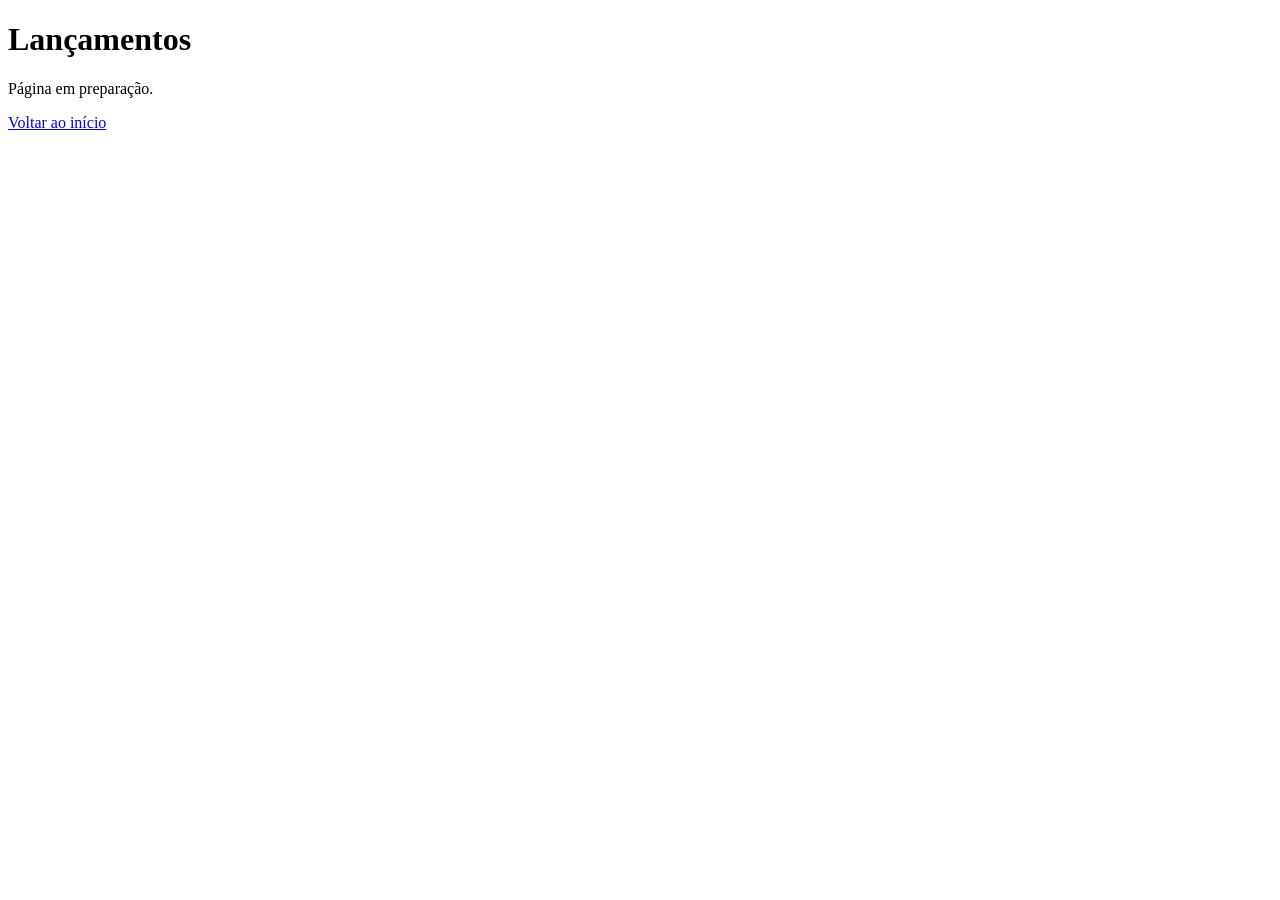
==== lancamentos.html @ 6e117357 "test: verificar criação de arquivo para página de lançamentos" ====
<!doctype html><html lang="pt-BR"><head><meta charset="utf-8"><title>Lançamentos | LUC Imóveis</title></head><body><h1>Lançamentos</h1><p>Página em preparação.</p><a href="index.html">Voltar ao início</a></body></html>
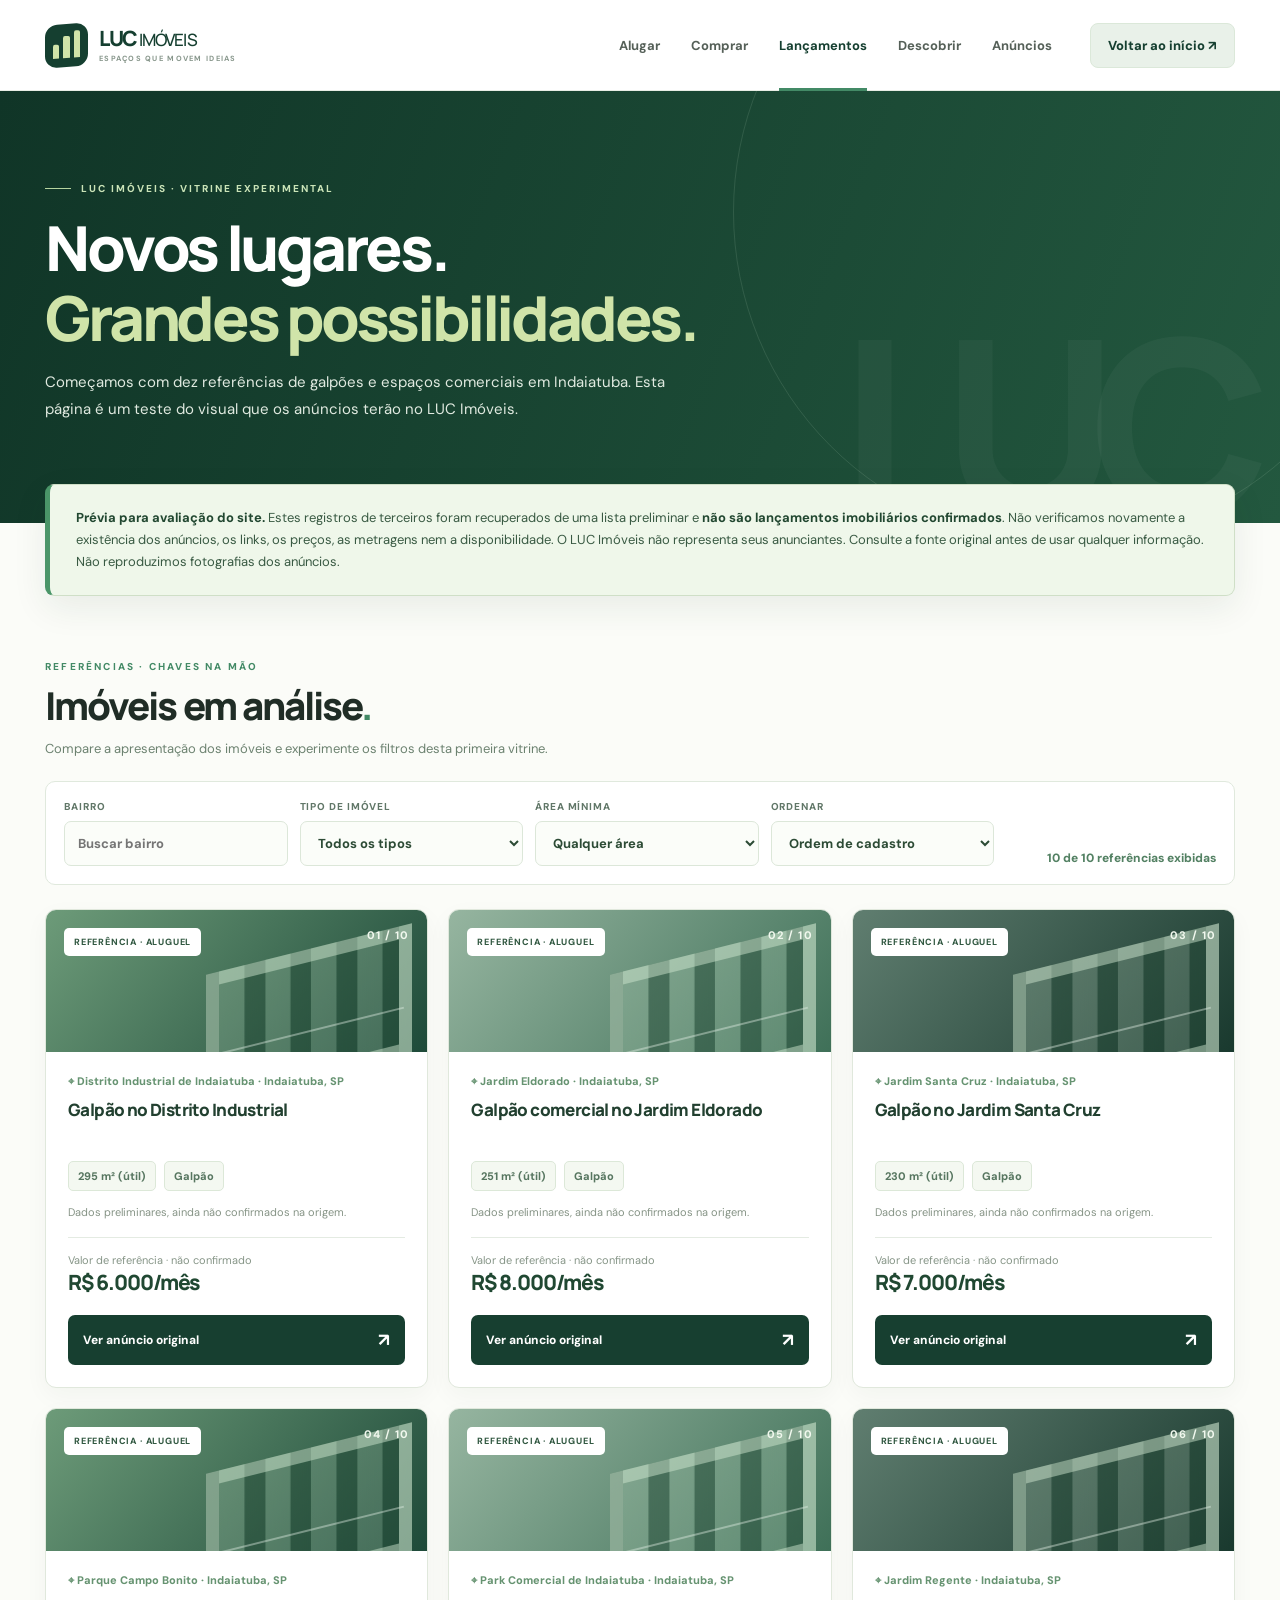
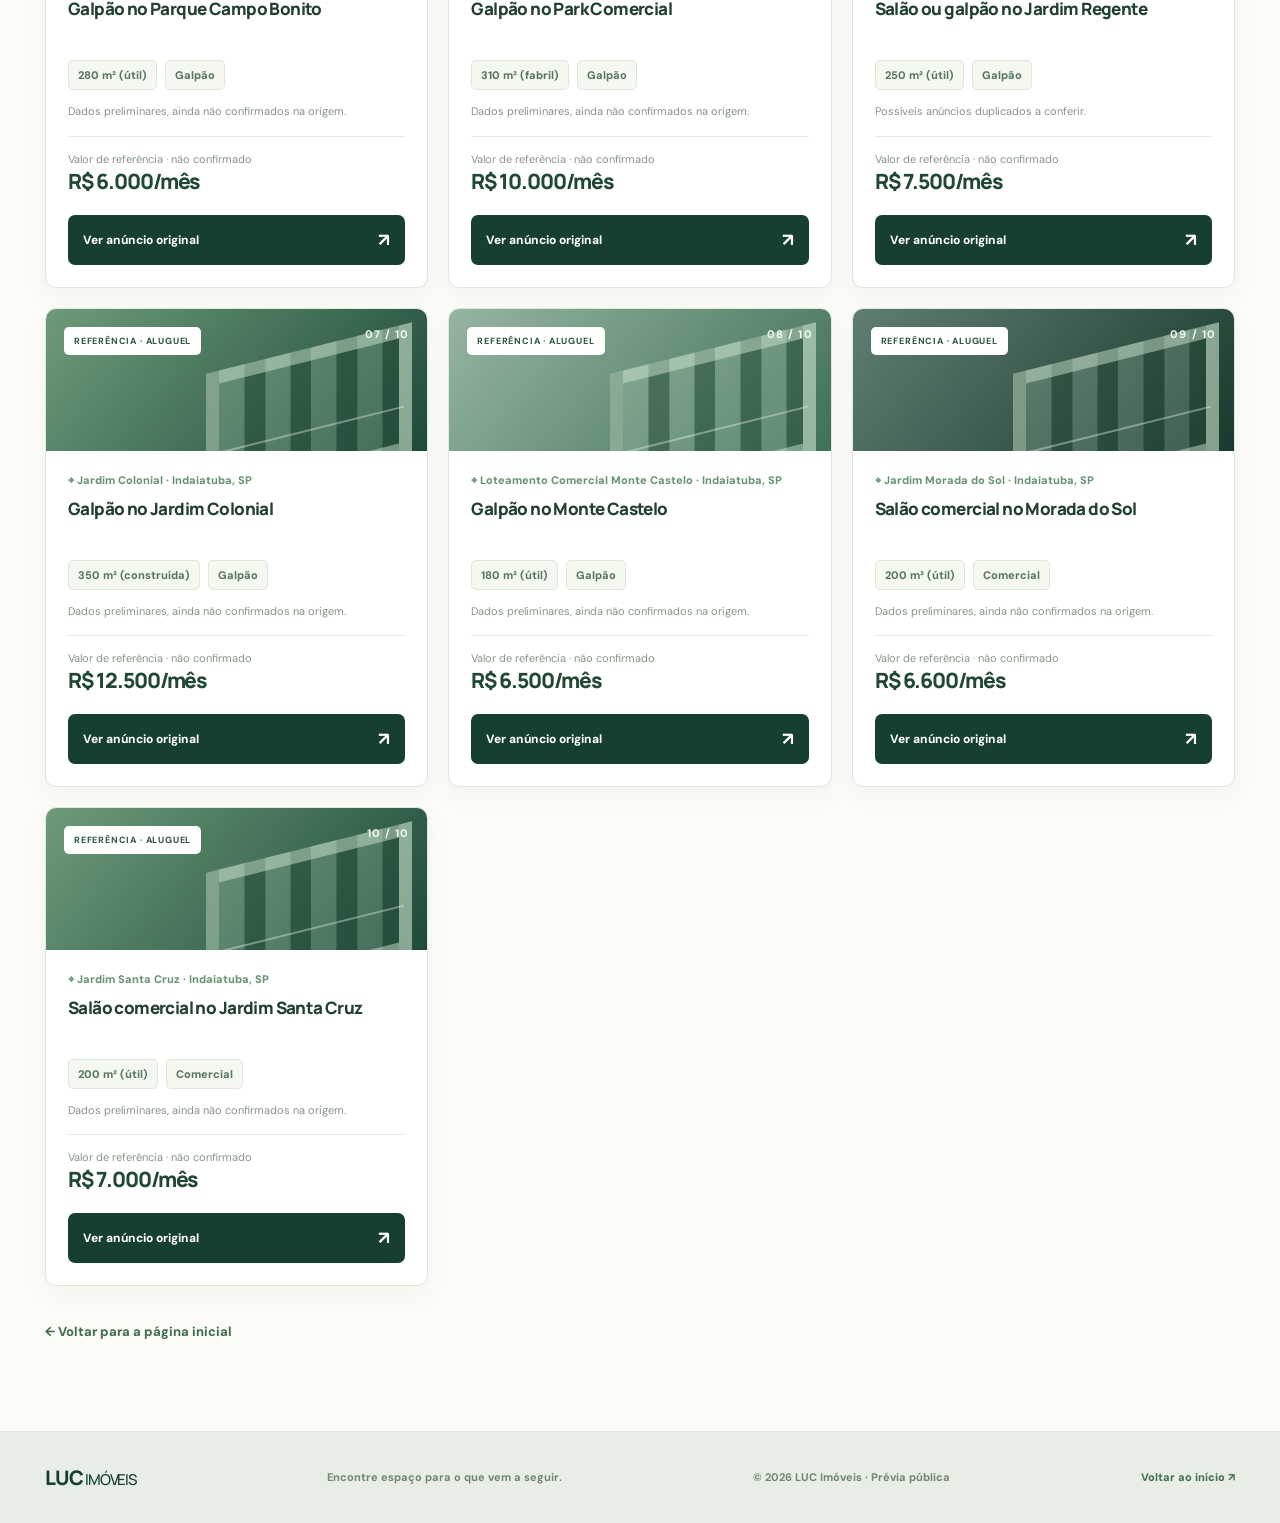
==== commit 4fb47043: "feat: publicar vitrine de lançamentos com filtros e avisos de validação" ====
--- a/lancamentos.html
+++ b/lancamentos.html
@@ -1 +1,75 @@
-<!doctype html><html lang="pt-BR"><head><meta charset="utf-8"><title>Lançamentos | LUC Imóveis</title></head><body><h1>Lançamentos</h1><p>Página em preparação.</p><a href="index.html">Voltar ao início</a></body></html>+<!doctype html>
+<html lang="pt-BR">
+<head>
+  <meta charset="utf-8">
+  <meta name="viewport" content="width=device-width, initial-scale=1">
+  <meta name="theme-color" content="#153f30">
+  <meta name="description" content="Vitrine experimental do LUC Imóveis: dez referências de imóveis em Indaiatuba para avaliar o visual do site.">
+  <title>Lançamentos | LUC Imóveis</title>
+  <link rel="stylesheet" href="styles.css">
+  <link rel="stylesheet" href="lancamentos.css">
+  <script src="lancamentos.js" defer></script>
+</head>
+<body>
+  <a class="skip-link" href="#catalog-main">Ir para os imóveis</a>
+  <header class="site-header">
+    <div class="header-inner container">
+      <a href="index.html" class="brand" aria-label="LUC Imóveis, início">
+        <span class="brand-mark" aria-hidden="true"><span></span><span></span><span></span></span>
+        <span class="brand-name">LUC <span>IMÓVEIS</span><small>ESPAÇOS QUE MOVEM IDEIAS</small></span>
+      </a>
+      <nav class="main-nav" id="main-menu" aria-label="Navegação principal">
+        <a class="nav-link" href="index.html#buscar">Alugar</a>
+        <a class="nav-link" href="index.html#buscar">Comprar</a>
+        <a class="nav-link active" href="lancamentos.html" aria-current="page">Lançamentos</a>
+        <a class="nav-link" href="index.html#descobrir">Descobrir</a>
+        <a class="nav-link" href="#catalog-main">Anúncios</a>
+      </nav>
+      <a href="index.html" class="login-button">Voltar ao início ↗</a>
+      <button id="catalog-mobile-button" class="catalog-mobile-toggle" type="button" aria-label="Abrir menu" aria-expanded="false" aria-controls="main-menu"><span></span><span></span><span></span></button>
+    </div>
+  </header>
+  <main id="catalog-main">
+    <section class="catalog-hero" aria-labelledby="catalog-title">
+      <div class="container">
+        <span class="catalog-kicker">LUC IMÓVEIS · VITRINE EXPERIMENTAL</span>
+        <h1 id="catalog-title">Novos lugares.<br><em>Grandes possibilidades.</em></h1>
+        <p>Começamos com dez referências de galpões e espaços comerciais em Indaiatuba. Esta página é um teste do visual que os anúncios terão no LUC Imóveis.</p>
+      </div>
+    </section>
+    <section class="catalog-main container" aria-labelledby="catalog-list-title">
+      <div class="catalog-notice" role="note">
+        <strong>Prévia para avaliação do site.</strong> Estes registros de terceiros foram recuperados de uma lista preliminar e <strong>não são lançamentos imobiliários confirmados</strong>. Não verificamos novamente a existência dos anúncios, os links, os preços, as metragens nem a disponibilidade. O LUC Imóveis não representa seus anunciantes. Consulte a fonte original antes de usar qualquer informação. Não reproduzimos fotografias dos anúncios.
+      </div>
+      <div class="catalog-heading">
+        <div><span class="section-kicker">REFERÊNCIAS · CHAVES NA MÃO</span><h2 id="catalog-list-title">Imóveis em análise<span class="green-period">.</span></h2><p>Compare a apresentação dos imóveis e experimente os filtros desta primeira vitrine.</p></div>
+      </div>
+      <div class="catalog-controls" aria-label="Filtros da vitrine">
+        <label class="catalog-control" for="catalog-bairro">BAIRRO
+          <input type="search" id="catalog-bairro" placeholder="Buscar bairro" autocomplete="off">
+        </label>
+        <label class="catalog-control" for="catalog-type">TIPO DE IMÓVEL
+          <select id="catalog-type"><option value="todos">Todos os tipos</option><option value="galpao">Galpões</option><option value="comercial">Salões comerciais</option></select>
+        </label>
+        <label class="catalog-control" for="catalog-area">ÁREA MÍNIMA
+          <select id="catalog-area"><option value="0">Qualquer área</option><option value="100">100 m²</option><option value="200">200 m²</option><option value="300">300 m²</option><option value="500">500 m²</option><option value="1000">1.000 m²</option><option value="1500">1.500 m²</option><option value="2000">2.000 m²</option></select>
+        </label>
+        <label class="catalog-control" for="catalog-sort">ORDENAR
+          <select id="catalog-sort"><option value="original">Ordem de cadastro</option><option value="menor-preco">Menor preço informado</option><option value="maior-area">Maior área informada</option></select>
+        </label>
+        <output id="catalog-count" class="catalog-count" aria-live="polite">Carregando referências…</output>
+      </div>
+      <div class="catalog-grid" id="catalog-cards" aria-label="Dez referências de imóveis"></div>
+      <div id="catalog-empty" class="catalog-empty" hidden>Nenhuma referência corresponde a esses filtros. Experimente alterar o bairro, o tipo ou a área mínima.</div>
+      <noscript><div class="catalog-empty">Ative o JavaScript para visualizar as fichas demonstrativas.</div></noscript>
+      <a class="catalog-back" href="index.html">← Voltar para a página inicial</a>
+    </section>
+  </main>
+  <footer class="site-footer"><div class="container footer-inner">
+    <a href="index.html" class="footer-logo">LUC <span>IMÓVEIS</span></a>
+    <span>Encontre espaço para o que vem a seguir.</span>
+    <span>© <span id="catalog-year">2026</span> LUC Imóveis · Prévia pública</span>
+    <a class="footer-admin" href="index.html">Voltar ao início ↗</a>
+  </div></footer>
+</body>
+</html>
--- a/styles.css
+++ b/styles.css
@@ -0,0 +1,11 @@
+@import url('https://fonts.googleapis.com/css2?family=DM+Sans:wght@400;500;600;700&family=Manrope:wght@400;500;600;700;800&display=swap');
+:root{--forest:#153f30;--forest-dark:#0e3026;--forest-deep:#102b22;--green:#438a66;--lime:#d0e4a9;--mint:#ecf2e9;--ink:#202d26;--muted:#66746a;--border:#e2e8df;--paper:#fbfcf8;--white:#fff;--shadow:0 22px 66px rgba(19,43,31,.1)}
+*{box-sizing:border-box}html{scroll-behavior:smooth;scroll-padding-top:96px}body{margin:0;color:var(--ink);background:var(--paper);font-family:'DM Sans',Arial,sans-serif;-webkit-font-smoothing:antialiased}button,input,select{font:inherit}button,a{-webkit-tap-highlight-color:transparent}a{color:inherit;text-decoration:none}button{cursor:pointer}button:focus-visible,a:focus-visible,input:focus-visible,select:focus-visible{outline:3px solid #78b68d;outline-offset:4px}.container{width:min(1190px,calc(100% - 64px));margin-inline:auto}.skip-link{position:absolute;z-index:50;top:-80px;left:15px;background:#fff;padding:12px}.skip-link:focus{top:12px}.site-header{height:91px;background:#fff;border-bottom:1px solid #e8ede5;position:relative;z-index:20}.header-inner{display:flex;align-items:center;gap:38px;height:100%}.brand{display:inline-flex;align-items:center;gap:11px;flex-shrink:0}.brand-mark{height:43px;width:43px;display:flex;align-items:flex-end;gap:4px;padding:9px 8px;border-radius:12px;background:var(--forest);transform:skewY(-4deg)}.brand-mark span{display:block;width:7px;border-radius:2px 2px 0 0;background:var(--lime)}.brand-mark span:nth-child(1){height:14px}.brand-mark span:nth-child(2){height:22px}.brand-mark span:nth-child(3){height:27px}.brand-name{font-family:Manrope,Arial,sans-serif;font-size:21px;line-height:1;font-weight:800;letter-spacing:-.07em;white-space:nowrap;color:var(--forest)}.brand-name>span{font-weight:500;font-size:17px;letter-spacing:-.055em}.brand-name small{display:block;font-family:'DM Sans',Arial,sans-serif;font-size:7.5px;font-weight:700;letter-spacing:.17em;color:#87968b;margin-top:6px}.main-nav{display:flex;align-items:center;gap:31px;margin-left:auto;height:100%}.nav-link{font-size:13px;font-weight:700;color:#556058;transition:color .2s;position:relative;display:inline-flex;align-items:center;height:100%;white-space:nowrap}.nav-link:hover,.nav-link.active{color:var(--forest)}.nav-link.active:after{content:'';height:3px;width:100%;position:absolute;bottom:-1px;left:0;background:var(--green)}.header-actions{display:flex;align-items:center;gap:21px;padding-left:6px}.text-action{background:none;border:0;color:#425248;font-size:13px;font-weight:700;white-space:nowrap}.login-button{background:#e9f1e9;color:var(--forest);border:1px solid #dbe8d9;border-radius:8px;padding:13px 17px;font-weight:800;font-size:13px;white-space:nowrap;transition:background .2s}.login-button:hover{background:#dcebd9}.login-icon{display:inline-block;font-size:16px;transform:rotate(45deg);margin-right:5px}.mobile-menu-button{display:none}
+.hero{position:relative;overflow:hidden;min-height:573px;background:linear-gradient(105deg,#103427 0%,#174d38 56%,#255b47 100%);color:#fff}.hero:before{content:'';position:absolute;width:560px;height:560px;border:1px solid rgba(255,255,255,.09);border-radius:50%;right:-20px;top:-120px}.hero:after{content:'';position:absolute;width:410px;height:410px;border:1px solid rgba(255,255,255,.07);border-radius:50%;right:56px;top:-44px}.hero-content{position:relative;z-index:3;padding-top:119px;padding-bottom:150px}.eyebrow,.section-kicker{font-size:10px;letter-spacing:.22em;font-weight:800}.eyebrow{display:flex;align-items:center;gap:13px;color:#c1d7bc}.eyebrow-line{height:1px;width:25px;background:#a3c39b}.hero h1{font-family:Manrope,Arial,sans-serif;font-weight:800;font-size:clamp(42px,4.4vw,67px);line-height:1.14;letter-spacing:-.055em;margin:22px 0 23px;max-width:670px}.hero h1 em{color:var(--lime);font-style:normal}.hero-content>p{font-size:15px;line-height:1.85;max-width:455px;color:#d9e5db;margin:0}.hero-highlights{display:flex;gap:26px;margin-top:30px;color:#dfebdf;font-size:12px;font-weight:600}.hero-highlights span{display:inline-flex;align-items:center;gap:9px}.hero-highlights i{height:6px;width:6px;border:1px solid #cee0ba;border-radius:50%}.hero-illustration{position:absolute;z-index:1;right:0;top:0;bottom:0;width:61%;pointer-events:none}.illustration-grid{position:absolute;inset:0;background-image:linear-gradient(rgba(231,245,222,.09) 1px,transparent 1px),linear-gradient(90deg,rgba(231,245,222,.09) 1px,transparent 1px);background-size:42px 42px;mask-image:linear-gradient(to right,transparent 0%,#000 62%);opacity:.48}.warehouse-art{position:absolute;bottom:12px;right:-5%;height:92%;width:108%;opacity:.95;filter:drop-shadow(0 35px 24px rgba(5,30,20,.23))}.art-caption{position:absolute;right:52px;bottom:37px;display:flex;align-items:center;gap:15px;letter-spacing:.18em;font-size:9px;font-weight:700;color:rgba(236,245,235,.62)}.art-caption-line{height:1px;width:27px;background:rgba(236,245,235,.55)}.hero-index{position:absolute;bottom:45px;left:calc((100% - min(1190px,100% - 64px))/2);font-size:13px;letter-spacing:.1em;font-weight:800;color:rgba(229,244,225,.96)}.hero-index span{color:#94ae9c;margin:0 9px}.search-overlap{position:relative;z-index:5;margin-top:-75px}.search-panel{background:#fff;border:1px solid #e1e9df;border-radius:13px;padding:30px 35px 20px;box-shadow:var(--shadow)}.search-heading{display:flex;align-items:center;justify-content:space-between}.search-heading h2{font-family:Manrope,Arial,sans-serif;font-size:24px;letter-spacing:-.035em;margin:8px 0 24px;font-weight:800}.section-kicker{color:var(--green)}.search-decoration{font-size:56px;font-weight:300;line-height:.6;color:#d6e8d2}.purpose-tabs{display:flex;align-items:center;gap:33px;border-bottom:1px solid #e9ede7;margin-bottom:22px}.purpose-tab{background:transparent;border:0;border-bottom:3px solid transparent;padding:0 8px 13px;margin-bottom:-1px;font-size:13px;font-weight:800;color:#859186}.purpose-tab.selected{color:var(--forest);border-color:var(--green)}.search-fields{display:grid;grid-template-columns:1.45fr 1.16fr .9fr auto;gap:12px;align-items:end}.field{display:block;min-width:0}.field-label{display:block;color:#62756a;font-size:9px;font-weight:800;letter-spacing:.16em;margin:0 0 9px 3px}.field-control{min-height:54px;display:flex;align-items:center;gap:8px;border:1px solid #dce6dc;border-radius:8px;background:#fcfefa;padding:0 12px}.field-icon{font-size:20px;color:var(--green);flex-shrink:0}.field input,.field select{width:100%;min-width:0;background:transparent;border:0;outline:none;color:#243c2f;font-size:13px;font-weight:700}.field select{appearance:auto;cursor:pointer}.field input::placeholder{color:#92a194}.search-submit{height:54px;min-width:161px;display:flex;align-items:center;justify-content:center;gap:10px;border:1px solid var(--forest);border-radius:8px;background:var(--forest);color:#fff;font-weight:800;font-size:13px;transition:background .2s,transform .2s}.search-submit:hover{background:#236248;transform:translateY(-1px)}.search-submit span{font-size:23px;line-height:1}.search-note{margin:16px 0 0;color:#89968c;font-size:11px}.search-note strong{font-weight:700;color:#647968}
+.discover-section{padding-top:105px;padding-bottom:90px}.section-header{display:flex;justify-content:space-between;align-items:end;gap:40px;margin-bottom:32px}.section-header h2{font-family:Manrope,Arial,sans-serif;font-size:clamp(28px,3vw,41px);letter-spacing:-.055em;line-height:1.14;margin:9px 0 0}.green-period{color:var(--green)}.section-header>p{margin:0 0 4px;max-width:337px;font-size:13px;line-height:1.8;color:#7b897c}.category-grid{display:grid;grid-template-columns:repeat(3,minmax(0,1fr));gap:18px}.category-card{position:relative;overflow:hidden;isolation:isolate;height:270px;display:flex;flex-direction:column;justify-content:space-between;background:#dfe7df;border-radius:11px;padding:23px;transition:transform .2s,box-shadow .2s}.category-card:hover{transform:translateY(-4px);box-shadow:0 17px 32px rgba(16,51,38,.1)}.category-galpao{background:linear-gradient(135deg,#d8e5d8,#bbcdbd)}.category-estudio{background:linear-gradient(135deg,#e0e9de,#d0dfcf)}.category-comercial{background:linear-gradient(135deg,#d1ded2,#b2c7b7)}.category-number{font-size:9px;letter-spacing:.17em;font-weight:800;color:#4b765a;z-index:2}.category-graphic{position:absolute;inset:0;overflow:hidden}.mini-roof{position:absolute;bottom:91px;right:23px;width:225px;height:79px;background:#adc4b3;transform:skewY(-17deg);box-shadow:0 -10px #7f9a89}.mini-building{position:absolute;bottom:30px;right:23px;width:225px;height:91px;background:repeating-linear-gradient(90deg,#a0b7a3 0,#a0b7a3 11px,#a7bda9 12px,#a7bda9 24px);transform:skewY(-7deg);border-top:7px solid #64826e}.mini-door{position:absolute;bottom:20px;right:84px;width:80px;height:95px;background:repeating-linear-gradient(0deg,#416c57,#416c57 9px,#669179 10px,#669179 14px);transform:skewY(-7deg)}.studio-window{position:absolute;bottom:27px;right:42px;width:190px;height:181px;border:15px solid #91b097;background:repeating-linear-gradient(90deg,#547f69 0,#547f69 3px,#b8d0bb 4px,#b8d0bb 63px);box-shadow:18px -13px 0 #b0c9b1,28px -22px 0 #95b59f}.studio-panel{position:absolute;bottom:28px;right:150px;width:3px;height:166px;background:#547b65}.commercial-block{position:absolute;bottom:20px;right:48px;width:170px;height:183px;transform:skewY(-9deg);background:repeating-linear-gradient(0deg,#9db69f 0,#9db69f 15px,#d8e4d6 16px,#d8e4d6 24px);box-shadow:29px -23px 0 #8dab92}.commercial-lines{position:absolute;right:73px;bottom:21px;height:185px;width:4px;background:#719a7b;box-shadow:48px 0 #719a7b,96px 0 #719a7b}.category-info{display:block;z-index:2;background:linear-gradient(0deg,rgba(221,237,219,.95),rgba(221,237,219,0));margin:-20px -23px -23px;padding:40px 23px 22px}.category-info strong{display:block;font:800 22px Manrope,Arial,sans-serif;letter-spacing:-.04em;color:#234532}.category-info>span{display:flex;justify-content:space-between;font-size:12px;font-weight:600;margin-top:6px;color:#506e57}.category-info b{font-size:19px;font-weight:400}
+.listings-section{background:#f1f5ef;padding:81px 0 96px}.listings-header{margin-bottom:25px}.demo-warning{display:inline-flex;align-items:center;gap:8px;background:#e0ebdd;border:1px solid #d0e1ca;color:#44694d;padding:10px 12px;border-radius:6px;font-size:10px;letter-spacing:.075em;font-weight:800}.demo-warning>span{font-size:17px}.results-message{color:#75867a;font-size:12px;margin:15px 0 23px}.listing-grid{display:grid;grid-template-columns:repeat(3,minmax(0,1fr));gap:20px}.listing-card{background:#fff;border:1px solid #e5ece3;border-radius:10px;overflow:hidden;box-shadow:0 8px 24px rgba(19,55,29,.025)}.listing-art{position:relative;overflow:hidden;height:184px}.listing-badge{position:absolute;top:17px;left:17px;z-index:2;padding:9px 11px;border-radius:4px;background:#fff;color:#416349;letter-spacing:.09em;font-size:9px;font-weight:800}.listing-art-label{position:absolute;bottom:13px;left:17px;font-size:10px;font-weight:800;letter-spacing:.14em;color:rgba(255,255,255,.82)}.art-industrial{background:linear-gradient(133deg,#567d69,#1d513d)}.art-studio{background:linear-gradient(133deg,#adc7ae,#6d9780)}.art-premium{background:linear-gradient(133deg,#496d5e,#172f29)}.industrial-shape{position:absolute;display:block}.industrial-shape-one{right:-40px;bottom:-13px;width:250px;height:152px;border:14px solid rgba(218,236,217,.3);transform:skewY(-18deg);background:repeating-linear-gradient(90deg,transparent,transparent 44px,rgba(221,236,217,.38) 45px,rgba(221,236,217,.38) 47px),repeating-linear-gradient(0deg,rgba(236,248,229,.15) 0,rgba(236,248,229,.15) 13px,rgba(27,80,49,.22) 14px,rgba(27,80,49,.22) 17px)}.industrial-shape-two{right:21px;bottom:-26px;width:193px;height:181px;border:18px solid rgba(228,243,225,.6);transform:skewY(7deg);background:repeating-linear-gradient(90deg,rgba(24,65,41,.26) 0,rgba(24,65,41,.26) 28px,rgba(213,238,221,.64) 29px,rgba(213,238,221,.64) 55px)}.industrial-shape-three{right:30px;bottom:2px;width:235px;height:139px;background:repeating-linear-gradient(90deg,#7c9e8a 0,#7c9e8a 41px,#a9c6ad 42px,#a9c6ad 46px);transform:skewY(-13deg);box-shadow:0 -18px 0 #adc5ae}.listing-body{padding:22px 20px 20px}.listing-location{color:#708a74;font-size:11px;font-weight:800}.listing-body h3{font:800 17px/1.45 Manrope,Arial,sans-serif;letter-spacing:-.035em;color:#253d2d;margin:9px 0 18px;min-height:50px}.listing-specs{display:flex;gap:22px;border-bottom:1px solid #e7ede5;padding-bottom:17px;font-size:12px;color:#7a8b7b;font-weight:700}.listing-bottom{display:flex;align-items:center;justify-content:space-between;padding-top:16px}.listing-bottom>span:first-child{font-size:10px;color:#95a294}.listing-bottom strong{display:block;margin-top:4px;font:800 19px Manrope,Arial,sans-serif;color:var(--forest);letter-spacing:-.04em}.listing-arrow{display:grid;place-items:center;border:1px solid #d9e7db;height:37px;width:37px;border-radius:50%;color:var(--green);font-size:19px}.empty-state{background:#fff;border:1px solid #e3ebdf;border-radius:9px;padding:30px;color:#436147}.empty-state[hidden],.listing-card[hidden]{display:none}.empty-state strong{font:800 19px Manrope,Arial,sans-serif}.empty-state p{font-size:13px;color:#768977}.empty-state a{display:inline-block;color:var(--green);font-size:12px;font-weight:800;margin-top:8px}
+.launch-section{padding-block:85px}.launch-panel{position:relative;isolation:isolate;overflow:hidden;display:flex;align-items:center;justify-content:space-between;gap:30px;min-height:230px;padding:36px 48px;border-radius:12px;background:var(--forest);color:#fff}.launch-panel>.section-kicker{position:absolute;top:33px;left:48px;color:#b6d7a8}.launch-panel h2{font:800 clamp(23px,2.8vw,35px)/1.24 Manrope,Arial,sans-serif;letter-spacing:-.045em;margin:26px 0 9px}.launch-panel h2 em{font-style:normal;color:var(--lime)}.launch-panel p{font-size:12px;max-width:410px;line-height:1.7;color:#d2e2d4}.launch-panel>a{flex-shrink:0;z-index:2;padding:15px 18px;background:var(--lime);border-radius:7px;color:#244c33;font-size:12px;font-weight:800}.launch-panel>a span{margin-left:22px}.launch-outline{position:absolute;right:8px;bottom:-48px;font:800 220px Manrope,Arial,sans-serif;letter-spacing:-.12em;color:rgba(218,236,220,.05);z-index:-1}.site-footer{background:#e8eee5;border-top:1px solid #dfe8dc;padding:32px 0}.footer-inner{display:flex;justify-content:space-between;align-items:center;gap:22px;flex-wrap:wrap}.footer-logo{font:800 20px Manrope,Arial,sans-serif;letter-spacing:-.06em;color:var(--forest)}.footer-logo span{font-weight:500;font-size:15px}.footer-inner>span{font-size:11px;font-weight:700;color:#718475}.footer-admin{border:0;background:transparent;color:#436e50;font-size:11px;font-weight:800}.soon-dialog{width:min(420px,calc(100% - 28px));border:1px solid #dce9d8;box-shadow:0 20px 90px rgba(8,30,18,.26);border-radius:13px;padding:30px;color:var(--ink)}.soon-dialog::backdrop{background:rgba(10,30,20,.55)}.soon-dialog form{position:relative}.soon-dialog h2{font:800 27px Manrope,Arial,sans-serif;letter-spacing:-.055em}.soon-dialog p{color:#637668;font-size:14px;line-height:1.7}.close-dialog{position:absolute;right:-7px;top:-13px;border:0;background:none;font-size:29px;color:#64806b}.dialog-okay{border:0;border-radius:7px;background:var(--forest);color:#fff;padding:12px 23px;font-weight:700;margin-top:8px}
+@media(max-width:1100px){.header-inner{gap:19px}.main-nav{gap:18px}.header-actions{gap:9px}.brand-name{font-size:18px}.brand-name>span{font-size:15px}.nav-link{font-size:12px}.hero-illustration{right:-110px;opacity:.68}.search-fields{grid-template-columns:1.3fr 1fr 1fr}.search-submit{grid-column:1/-1;width:100%}}
+@media(max-width:800px){.container{width:min(100% - 36px,620px)}.site-header{height:76px}.header-inner{gap:10px}.brand-mark{width:37px;height:37px;padding:7px}.brand-name{font-size:19px}.brand-name>span{font-size:15px}.header-actions{margin-left:auto;gap:5px}.text-action{display:none}.login-button{font-size:12px;padding:10px 13px}.mobile-menu-button{display:flex;flex-direction:column;justify-content:center;gap:4px;width:38px;height:38px;padding:9px;border:1px solid #e0eae0;border-radius:7px;background:#f6faf4;order:3}.mobile-menu-button span{display:block;height:2px;background:#37634a;border-radius:2px}.main-nav{display:none;position:absolute;top:76px;right:0;left:0;height:auto;background:#fff;border-bottom:1px solid var(--border);padding:9px 18px 20px;box-shadow:0 19px 28px rgba(14,48,27,.11);margin:0;flex-direction:column;align-items:stretch;gap:0}.main-nav.open{display:flex}.nav-link{height:auto;padding:14px 10px;font-size:14px}.nav-link.active:after{height:2px;width:32px;bottom:6px;left:10px}.hero{min-height:580px}.hero-content{padding-top:77px;padding-bottom:207px}.hero h1{font-size:clamp(39px,9vw,59px);max-width:570px}.hero-content>p{font-size:13px;max-width:440px}.hero-illustration{width:100%;right:-130px;top:215px;opacity:.45}.warehouse-art{height:90%;bottom:-115px}.hero-index{left:18px;bottom:91px}.art-caption{display:none}.search-overlap{margin-top:-65px}.search-panel{padding:24px 22px}.search-fields{grid-template-columns:1fr 1fr}.field-location{grid-column:1/-1}.search-submit{grid-column:1/-1}.discover-section{padding-top:68px;padding-bottom:70px}.section-header{align-items:start;flex-direction:column;gap:12px}.section-header>p{max-width:530px}.category-grid,.listing-grid{grid-template-columns:repeat(2,minmax(0,1fr))}.category-card{height:250px}.launch-panel{padding:38px 28px;align-items:start;flex-direction:column}.launch-panel>.section-kicker{left:28px}.launch-panel>a{margin-top:7px}}
+@media(max-width:530px){.container{width:calc(100% - 28px)}.brand-name small{font-size:6px}.brand{gap:8px}.brand-mark{height:34px;width:34px}.brand-name{font-size:17px}.brand-name>span{font-size:13px}.hero{min-height:530px}.hero-content{padding-top:66px;padding-bottom:160px}.hero h1{font-size:clamp(37px,9.4vw,49px)}.hero-highlights{gap:14px;flex-wrap:wrap;font-size:10px}.hero-illustration{right:-200px;top:206px;width:150%;opacity:.29}.hero-index{bottom:82px}.search-panel{padding:23px 17px 17px}.search-heading h2{font-size:21px}.search-decoration{display:none}.purpose-tabs{gap:12px}.purpose-tab{font-size:12px;padding-inline:3px}.search-fields{grid-template-columns:1fr}.field-location{grid-column:auto}.field-control{min-height:49px}.search-submit{height:51px}.section-header h2{font-size:30px}.category-grid,.listing-grid{grid-template-columns:1fr}.category-card{height:246px}.listing-art{height:204px}.listing-body h3{min-height:0}.launch-section{padding-block:58px}.launch-panel{min-height:258px}.footer-inner{align-items:start;flex-direction:column;gap:13px}}
+@media(prefers-reduced-motion:reduce){html{scroll-behavior:auto}*,*:before,*:after{transition:none!important}}
--- a/lancamentos.css
+++ b/lancamentos.css
@@ -0,0 +1,49 @@
+/* Página de referências experimentais; mantém a identidade da home. */
+.catalog-hero{position:relative;overflow:hidden;background:linear-gradient(110deg,#103527,#23583f);color:#fff;padding:82px 0 100px}
+.catalog-hero:before{content:"";position:absolute;right:-115px;top:-210px;width:660px;height:660px;border:1px solid #d6eed21f;border-radius:50%}
+.catalog-hero:after{content:"LUC";position:absolute;right:3%;bottom:-65px;font:800 clamp(110px,19vw,270px) Manrope,Arial,sans-serif;letter-spacing:-.12em;color:#ffffff0a;pointer-events:none}
+.catalog-hero .container{position:relative;z-index:1}
+.catalog-kicker{display:inline-flex;align-items:center;gap:10px;color:#cbe4b8;font-size:10px;font-weight:800;letter-spacing:.2em}
+.catalog-kicker:before{content:"";height:1px;width:26px;background:#b6d49f}
+.catalog-hero h1{font:800 clamp(39px,5vw,62px)/1.13 Manrope,Arial,sans-serif;letter-spacing:-.055em;margin:18px 0 16px}
+.catalog-hero h1 em{font-style:normal;color:#d0e4a9}
+.catalog-hero p{max-width:650px;color:#e0eae0;font-size:15px;line-height:1.8;margin:0}
+.catalog-main{padding:0 0 90px}
+.catalog-notice{position:relative;margin-top:-39px;padding:22px 26px;background:#eff7ea;border:1px solid #cfdfc7;border-left:5px solid #4a9568;box-shadow:0 12px 35px #153c2815;border-radius:9px;font-size:13px;line-height:1.7;color:#395a43}
+.catalog-notice strong{color:#214730}
+.catalog-heading{display:flex;justify-content:space-between;gap:22px;align-items:end;margin:58px 0 22px}
+.catalog-heading h2{font:800 clamp(27px,3vw,39px)/1.16 Manrope,Arial,sans-serif;letter-spacing:-.05em;margin:9px 0}
+.catalog-heading p{color:#6c8270;font-size:13px;line-height:1.65;margin:0}
+.catalog-controls{display:flex;flex-wrap:wrap;gap:12px;align-items:end;padding:18px;margin-bottom:24px;border:1px solid #e0e9dd;background:#fff;border-radius:10px}
+.catalog-control{display:flex;flex:1 1 165px;flex-direction:column;gap:8px;min-width:150px;color:#617768;font-size:10px;font-weight:800;letter-spacing:.09em}
+.catalog-control input,.catalog-control select{width:100%;min-height:45px;border:1px solid #dce7d9;border-radius:7px;background:#fbfdf9;color:#2c4b35;padding:0 13px;font:700 13px 'DM Sans',Arial,sans-serif;letter-spacing:normal}
+.catalog-count{flex:0 1 210px;margin-left:auto;text-align:right;color:#538163;font-size:12px;font-weight:800}
+.catalog-grid{display:grid;grid-template-columns:repeat(3,minmax(0,1fr));gap:20px}
+.catalog-card{display:flex;flex-direction:column;min-width:0;background:#fff;border:1px solid #e0e8dc;border-radius:11px;overflow:hidden;box-shadow:0 8px 25px #183e210a;transition:transform .2s,box-shadow .2s}
+.catalog-card:hover{transform:translateY(-3px);box-shadow:0 16px 40px #1538221b}
+.catalog-art{position:relative;display:flex;justify-content:space-between;align-items:flex-start;min-height:142px;padding:18px;background:linear-gradient(130deg,#6d9b79,#1e4a39);overflow:hidden}
+.catalog-card:nth-child(3n+2) .catalog-art{background:linear-gradient(130deg,#96b5a0,#3f7058)}
+.catalog-card:nth-child(3n) .catalog-art{background:linear-gradient(130deg,#607e70,#19392e)}
+.catalog-art:before{content:"";position:absolute;right:15px;bottom:-28px;width:180px;height:105px;transform:skewY(-14deg);border:13px solid #d2e8d27a;background:repeating-linear-gradient(90deg,#bad6bd3a 0 25px,#24493677 26px 46px)}
+.catalog-art:after{content:"";position:absolute;right:20px;bottom:18px;height:2px;width:210px;background:#e2eee46b;transform:rotate(-14deg)}
+.catalog-art span{position:relative;z-index:1;padding:8px 10px;border-radius:5px;background:#fff;color:#315841;font-size:9px;letter-spacing:.09em;font-weight:800}
+.catalog-art small{position:relative;z-index:1;color:#f1f8ee;font-size:11px;letter-spacing:.1em;font-weight:800}
+.catalog-card-body{display:flex;flex-direction:column;flex:1;padding:22px}
+.catalog-neighborhood{font-size:11px;font-weight:800;color:#669371}
+.catalog-card h3{min-height:49px;margin:10px 0 14px;color:#224030;font:800 17px/1.45 Manrope,Arial,sans-serif;letter-spacing:-.035em}
+.catalog-tags{display:flex;flex-wrap:wrap;gap:8px;margin-bottom:13px}
+.catalog-tags span{border:1px solid #dce8d8;border-radius:5px;padding:7px 9px;background:#f4f8f1;color:#577660;font-size:11px;font-weight:800}
+.catalog-card-note{font-size:11px;line-height:1.6;color:#869486;margin:0 0 15px}
+.catalog-price{border-top:1px solid #e4ebe2;padding-top:15px;margin-top:auto;color:#869587;font-size:11px}
+.catalog-price strong{display:block;color:#204832;font:800 21px/1.5 Manrope,Arial,sans-serif;letter-spacing:-.05em}
+.catalog-action{display:flex;align-items:center;justify-content:space-between;gap:12px;margin-top:17px;border-radius:7px;background:#173f30;padding:13px 15px;color:#fff;font-size:12px;font-weight:800}
+.catalog-action:hover{background:#29674a}
+.catalog-action span{font-size:18px}
+.catalog-empty{border:1px solid #dae9d6;border-radius:10px;background:#fff;padding:30px;color:#48634d;font-size:14px}
+.catalog-empty[hidden],.catalog-card[hidden]{display:none}
+.catalog-back{display:inline-flex;gap:9px;margin-top:37px;color:#416e4b;font-size:13px;font-weight:800}
+.catalog-mobile-toggle{display:none}
+@media(max-width:980px){.catalog-grid{grid-template-columns:repeat(2,minmax(0,1fr))}.catalog-count{margin-left:0;text-align:left}.catalog-main{padding-bottom:70px}}
+@media(max-width:800px){.catalog-mobile-toggle{display:flex;flex-direction:column;justify-content:center;gap:4px;margin-left:auto;width:38px;height:38px;padding:9px;border:1px solid #d7e7d7;background:#f4faf3;border-radius:7px}.catalog-mobile-toggle span{height:2px;background:#316146}.catalog-hero{padding:60px 0 79px}.catalog-heading{margin-top:42px}.catalog-control{flex-basis:calc(50% - 12px)}}
+@media(max-width:560px){.catalog-hero{padding:51px 0 72px}.catalog-hero p{font-size:13px}.catalog-notice{padding:17px}.catalog-heading{flex-direction:column;align-items:start}.catalog-grid{grid-template-columns:1fr}.catalog-control{flex-basis:100%}.catalog-count{flex-basis:100%}.catalog-card h3{min-height:0}.catalog-art{min-height:160px}}
+@media(prefers-reduced-motion:reduce){.catalog-card{transition:none}}
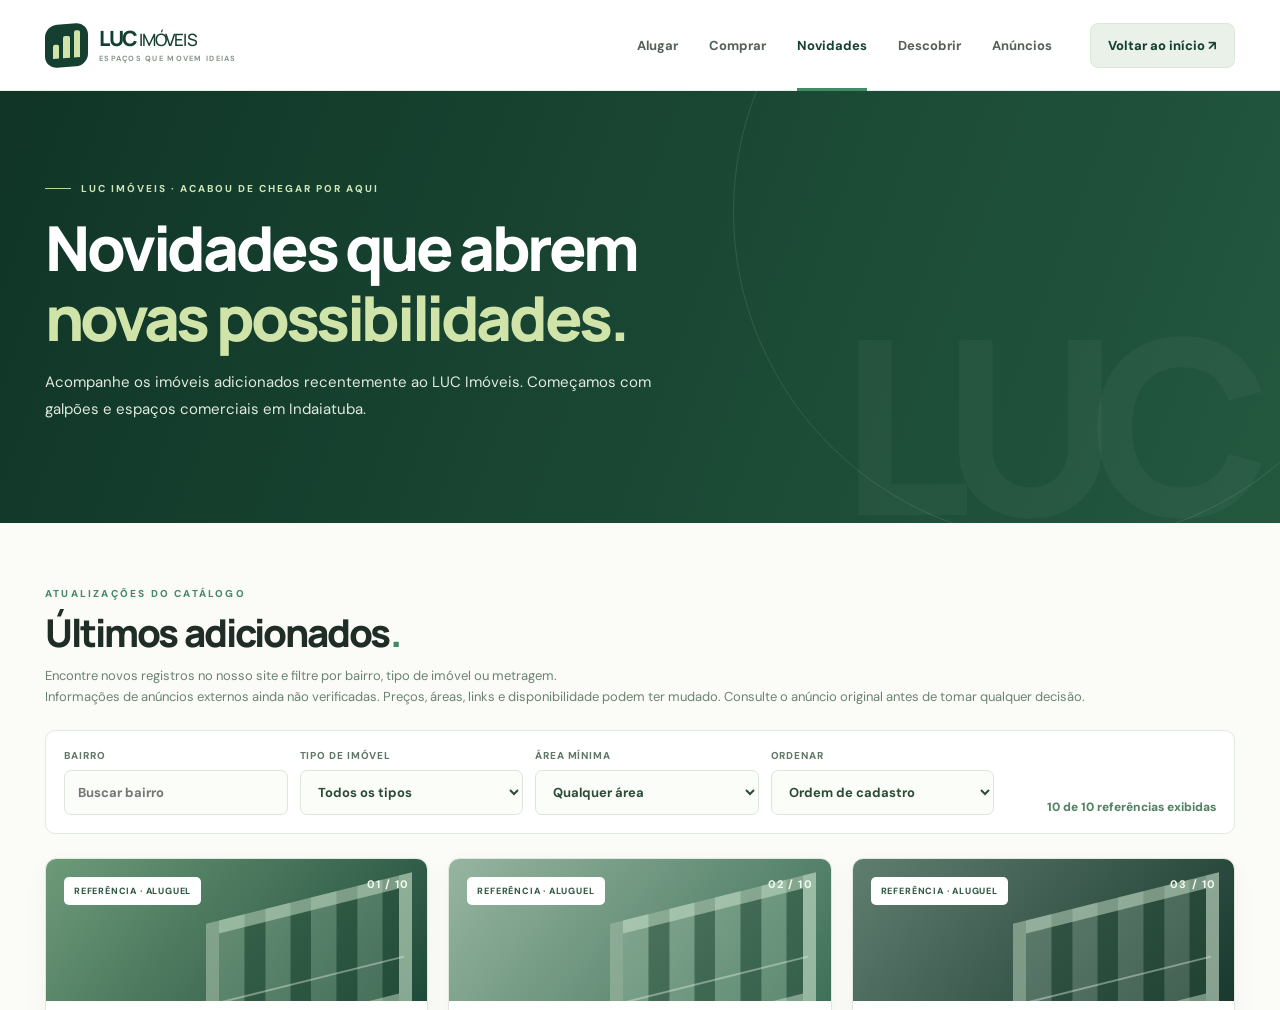
==== commit 1f83f950: "chore: manter link antigo redirecionando para Novidades" ====
--- a/lancamentos.html
+++ b/lancamentos.html
@@ -1,75 +1,2 @@
 <!doctype html>
-<html lang="pt-BR">
-<head>
-  <meta charset="utf-8">
-  <meta name="viewport" content="width=device-width, initial-scale=1">
-  <meta name="theme-color" content="#153f30">
-  <meta name="description" content="Vitrine experimental do LUC Imóveis: dez referências de imóveis em Indaiatuba para avaliar o visual do site.">
-  <title>Lançamentos | LUC Imóveis</title>
-  <link rel="stylesheet" href="styles.css">
-  <link rel="stylesheet" href="lancamentos.css">
-  <script src="lancamentos.js" defer></script>
-</head>
-<body>
-  <a class="skip-link" href="#catalog-main">Ir para os imóveis</a>
-  <header class="site-header">
-    <div class="header-inner container">
-      <a href="index.html" class="brand" aria-label="LUC Imóveis, início">
-        <span class="brand-mark" aria-hidden="true"><span></span><span></span><span></span></span>
-        <span class="brand-name">LUC <span>IMÓVEIS</span><small>ESPAÇOS QUE MOVEM IDEIAS</small></span>
-      </a>
-      <nav class="main-nav" id="main-menu" aria-label="Navegação principal">
-        <a class="nav-link" href="index.html#buscar">Alugar</a>
-        <a class="nav-link" href="index.html#buscar">Comprar</a>
-        <a class="nav-link active" href="lancamentos.html" aria-current="page">Lançamentos</a>
-        <a class="nav-link" href="index.html#descobrir">Descobrir</a>
-        <a class="nav-link" href="#catalog-main">Anúncios</a>
-      </nav>
-      <a href="index.html" class="login-button">Voltar ao início ↗</a>
-      <button id="catalog-mobile-button" class="catalog-mobile-toggle" type="button" aria-label="Abrir menu" aria-expanded="false" aria-controls="main-menu"><span></span><span></span><span></span></button>
-    </div>
-  </header>
-  <main id="catalog-main">
-    <section class="catalog-hero" aria-labelledby="catalog-title">
-      <div class="container">
-        <span class="catalog-kicker">LUC IMÓVEIS · VITRINE EXPERIMENTAL</span>
-        <h1 id="catalog-title">Novos lugares.<br><em>Grandes possibilidades.</em></h1>
-        <p>Começamos com dez referências de galpões e espaços comerciais em Indaiatuba. Esta página é um teste do visual que os anúncios terão no LUC Imóveis.</p>
-      </div>
-    </section>
-    <section class="catalog-main container" aria-labelledby="catalog-list-title">
-      <div class="catalog-notice" role="note">
-        <strong>Prévia para avaliação do site.</strong> Estes registros de terceiros foram recuperados de uma lista preliminar e <strong>não são lançamentos imobiliários confirmados</strong>. Não verificamos novamente a existência dos anúncios, os links, os preços, as metragens nem a disponibilidade. O LUC Imóveis não representa seus anunciantes. Consulte a fonte original antes de usar qualquer informação. Não reproduzimos fotografias dos anúncios.
-      </div>
-      <div class="catalog-heading">
-        <div><span class="section-kicker">REFERÊNCIAS · CHAVES NA MÃO</span><h2 id="catalog-list-title">Imóveis em análise<span class="green-period">.</span></h2><p>Compare a apresentação dos imóveis e experimente os filtros desta primeira vitrine.</p></div>
-      </div>
-      <div class="catalog-controls" aria-label="Filtros da vitrine">
-        <label class="catalog-control" for="catalog-bairro">BAIRRO
-          <input type="search" id="catalog-bairro" placeholder="Buscar bairro" autocomplete="off">
-        </label>
-        <label class="catalog-control" for="catalog-type">TIPO DE IMÓVEL
-          <select id="catalog-type"><option value="todos">Todos os tipos</option><option value="galpao">Galpões</option><option value="comercial">Salões comerciais</option></select>
-        </label>
-        <label class="catalog-control" for="catalog-area">ÁREA MÍNIMA
-          <select id="catalog-area"><option value="0">Qualquer área</option><option value="100">100 m²</option><option value="200">200 m²</option><option value="300">300 m²</option><option value="500">500 m²</option><option value="1000">1.000 m²</option><option value="1500">1.500 m²</option><option value="2000">2.000 m²</option></select>
-        </label>
-        <label class="catalog-control" for="catalog-sort">ORDENAR
-          <select id="catalog-sort"><option value="original">Ordem de cadastro</option><option value="menor-preco">Menor preço informado</option><option value="maior-area">Maior área informada</option></select>
-        </label>
-        <output id="catalog-count" class="catalog-count" aria-live="polite">Carregando referências…</output>
-      </div>
-      <div class="catalog-grid" id="catalog-cards" aria-label="Dez referências de imóveis"></div>
-      <div id="catalog-empty" class="catalog-empty" hidden>Nenhuma referência corresponde a esses filtros. Experimente alterar o bairro, o tipo ou a área mínima.</div>
-      <noscript><div class="catalog-empty">Ative o JavaScript para visualizar as fichas demonstrativas.</div></noscript>
-      <a class="catalog-back" href="index.html">← Voltar para a página inicial</a>
-    </section>
-  </main>
-  <footer class="site-footer"><div class="container footer-inner">
-    <a href="index.html" class="footer-logo">LUC <span>IMÓVEIS</span></a>
-    <span>Encontre espaço para o que vem a seguir.</span>
-    <span>© <span id="catalog-year">2026</span> LUC Imóveis · Prévia pública</span>
-    <a class="footer-admin" href="index.html">Voltar ao início ↗</a>
-  </div></footer>
-</body>
-</html>
+<html lang="pt-BR"><head><meta charset="utf-8"><meta name="viewport" content="width=device-width,initial-scale=1"><meta http-equiv="refresh" content="0;url=novidades.html"><link rel="canonical" href="novidades.html"><title>Novidades | LUC Imóveis</title></head><body><p>A página Lançamentos agora se chama <a href="novidades.html">Novidades</a>.</p></body></html>
